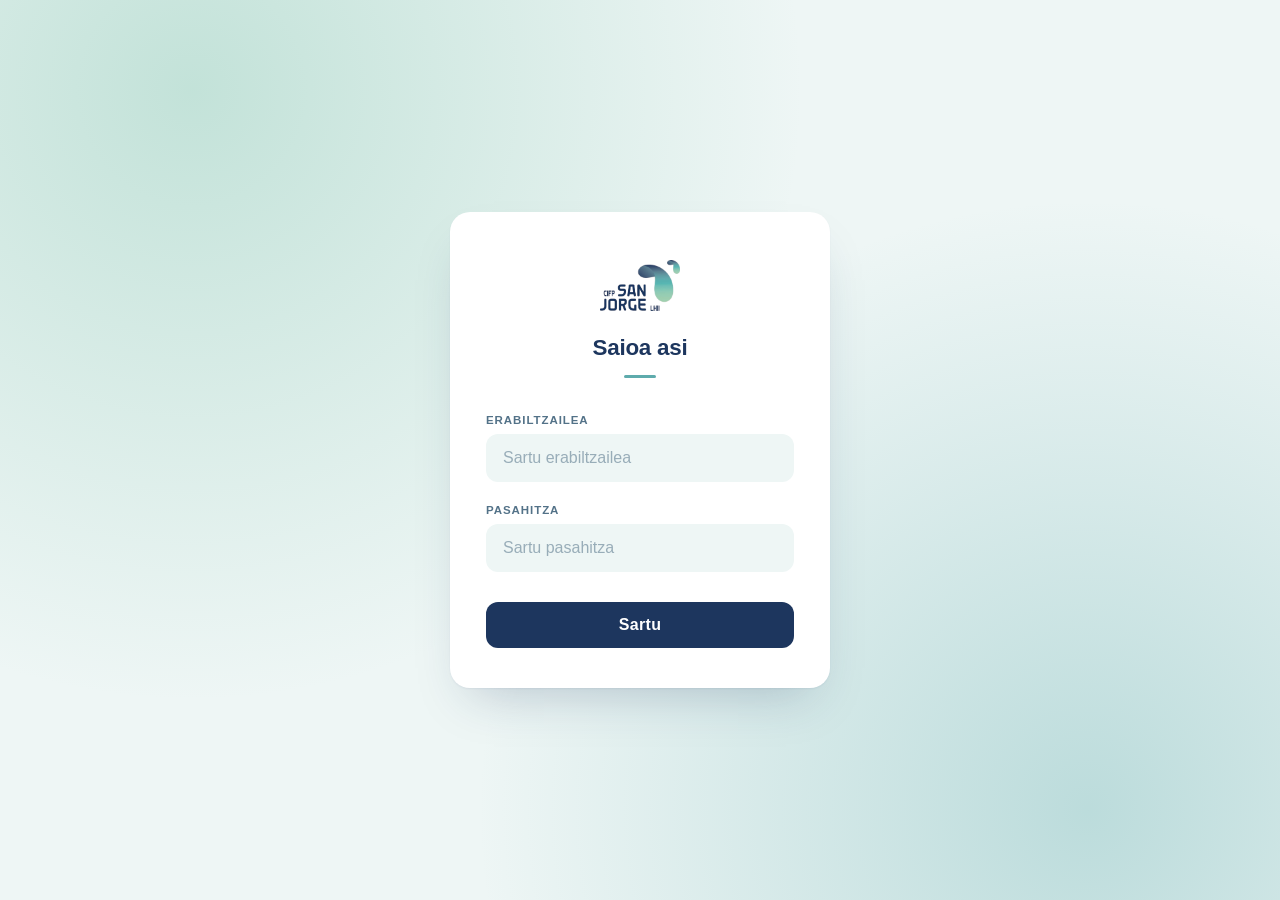
==== frontend/index.html @ dfbfb622 "Add initial backend and frontend structure with login functionality" ====
<!DOCTYPE html>
<html lang="eu">

<head>
  <meta charset="UTF-8">
  <meta name="viewport" content="width=device-width, initial-scale=1.0">
  <title>Saioa asi</title>
  <link rel="stylesheet" href="css/logina.css">
</head>

<body>
  <main class="login">

    <!--LOGOA-->
    <img src="data/images/logosant.png" alt="LHFP Santurtzi">
    <h1>Saioa asi</h1>

    <!--SAIOA ASI-->
    <form id="loginForm" novalidate>
      <label for="user">Erabiltzailea</label>
      <input type="text" id="user" name="user" placeholder="Sartu erabiltzailea" autocomplete="username" required>

      <label for="password">Pasahitza</label>
      <input type="password" id="password" name="password" placeholder="Sartu pasahitza" autocomplete="current-password" required>

      <p id="errorea" class="errorea" role="alert"></p>

      <button type="submit">Sartu</button>
    </form>

  </main>

  <script type="module" src="js/login.js"></script>
</body>

</html>
---- frontend/css/logina.css ----
:root {
  --marino: #1d365e;
  --marino-oscuro: #152545;
  --turquesa: #5eabac;
  --verde-agua: #8ecab6;
  --pizarra: #537288;
  --borde: #617e91;
  --fondo-suave: #eef6f5;
}

*,
*::before,
*::after {
  box-sizing: border-box;
}

body {
  margin: 0;
  min-height: 100vh;
  display: flex;
  align-items: center;
  justify-content: center;
  padding: 24px;
  color: var(--marino);
  font-family: -apple-system, BlinkMacSystemFont, "Segoe UI", Roboto, Arial, sans-serif;
  background:
    radial-gradient(circle at 15% 10%, rgba(142, 202, 182, 0.45), transparent 45%),
    radial-gradient(circle at 85% 90%, rgba(94, 171, 172, 0.35), transparent 45%),
    var(--fondo-suave);
}

.login {
  width: 100%;
  max-width: 380px;
  padding: 48px 36px 40px;
  background: #fff;
  border-radius: 20px;
  box-shadow:
    0 1px 2px rgba(29, 54, 94, 0.06),
    0 24px 48px -20px rgba(29, 54, 94, 0.25);
}

.login img {
  display: block;
  width: 80px;
  margin: 0 auto 24px;
}

.login h1 {
  margin: 0 0 36px;
  font-size: 1.4rem;
  font-weight: 600;
  letter-spacing: -0.01em;
  text-align: center;
}

.login h1::after {
  content: "";
  display: block;
  width: 32px;
  height: 3px;
  margin: 14px auto 0;
  border-radius: 3px;
  background: var(--turquesa);
}

label {
  display: block;
  margin-bottom: 8px;
  font-size: 0.72rem;
  font-weight: 600;
  letter-spacing: 0.08em;
  text-transform: uppercase;
  color: var(--pizarra);
}

input {
  display: block;
  width: 100%;
  margin-bottom: 22px;
  padding: 14px 16px;
  border: 1.5px solid transparent;
  border-radius: 12px;
  font: inherit;
  color: var(--marino);
  background: var(--fondo-suave);
  transition: border-color 0.2s, background 0.2s, box-shadow 0.2s;
}

input::placeholder {
  color: var(--pizarra);
  opacity: 0.55;
}

input:hover {
  border-color: var(--verde-agua);
}

input:focus {
  outline: none;
  background: #fff;
  border-color: var(--turquesa);
  box-shadow: 0 0 0 4px rgba(94, 171, 172, 0.2);
}

button {
  width: 100%;
  margin-top: 8px;
  padding: 14px;
  border: 0;
  border-radius: 12px;
  background: var(--marino);
  color: #fff;
  font: inherit;
  font-weight: 600;
  letter-spacing: 0.02em;
  cursor: pointer;
  transition: background 0.2s, transform 0.2s, box-shadow 0.2s;
}

button:hover {
  background: var(--marino-oscuro);
  transform: translateY(-1px);
  box-shadow: 0 10px 20px -10px rgba(29, 54, 94, 0.6);
}

button:active {
  transform: translateY(0);
}

button:focus-visible {
  outline: 3px solid var(--verde-agua);
  outline-offset: 3px;
}

@media (prefers-reduced-motion: reduce) {
  * {
    transition: none !important;
  }
}
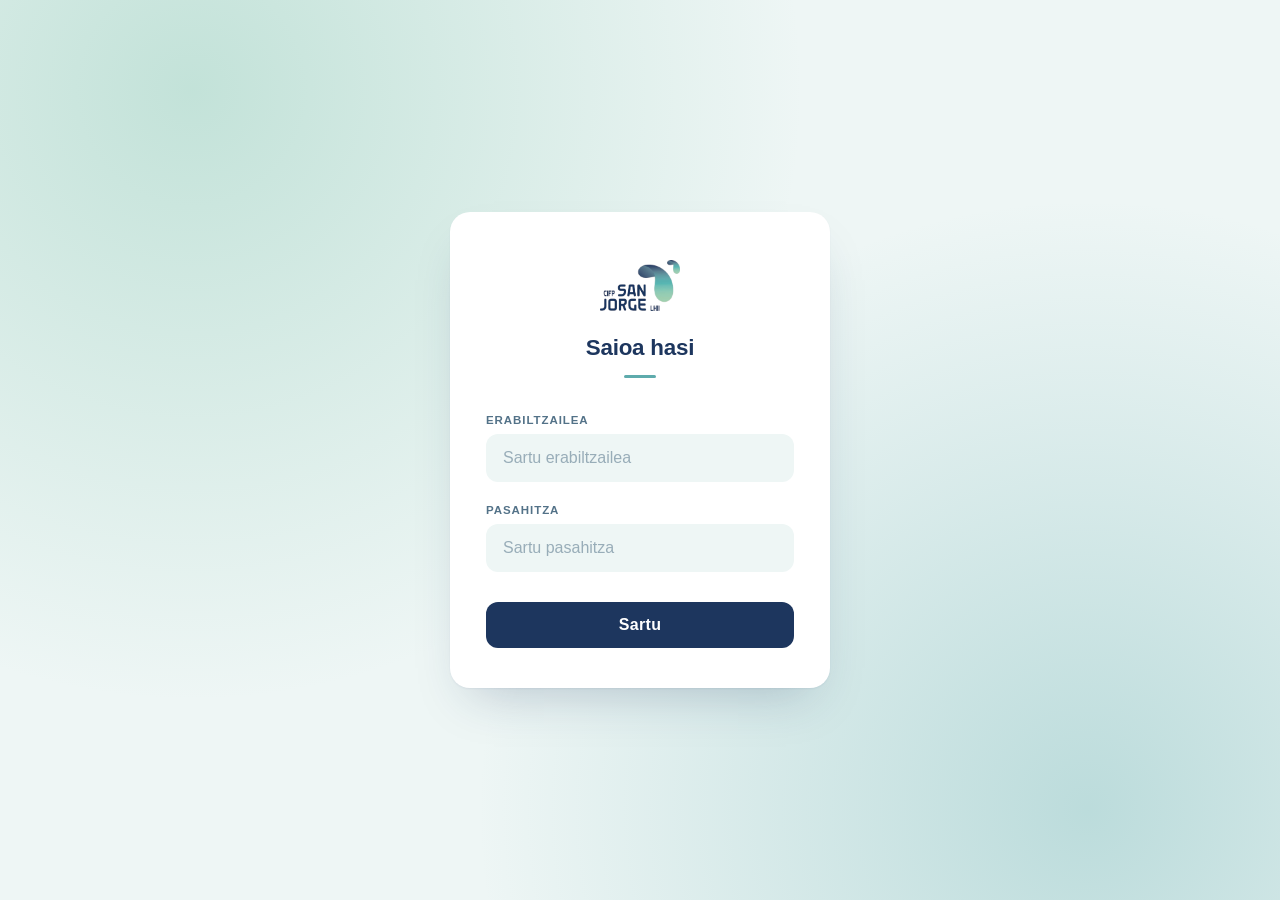
==== commit 9602d10f: "Add files via upload" ====
--- a/frontend/index.html
+++ b/frontend/index.html
@@ -4,7 +4,7 @@
 <head>
   <meta charset="UTF-8">
   <meta name="viewport" content="width=device-width, initial-scale=1.0">
-  <title>Saioa asi</title>
+  <title>Saioa hasi</title>
   <link rel="stylesheet" href="css/logina.css">
 </head>
 
@@ -13,7 +13,7 @@
 
     <!--LOGOA-->
     <img src="data/images/logosant.png" alt="LHFP Santurtzi">
-    <h1>Saioa asi</h1>
+    <h1>Saioa hasi</h1>
 
     <!--SAIOA ASI-->
     <form id="loginForm" novalidate>
@@ -33,4 +33,4 @@
   <script type="module" src="js/login.js"></script>
 </body>
 
-</html>+</html>
--- a/frontend/css/logina.css
+++ b/frontend/css/logina.css
@@ -133,6 +133,12 @@
   outline-offset: 3px;
 }
 
+.errorea {
+  
+  color: #b3364a;
+  
+}
+
 @media (prefers-reduced-motion: reduce) {
   * {
     transition: none !important;
